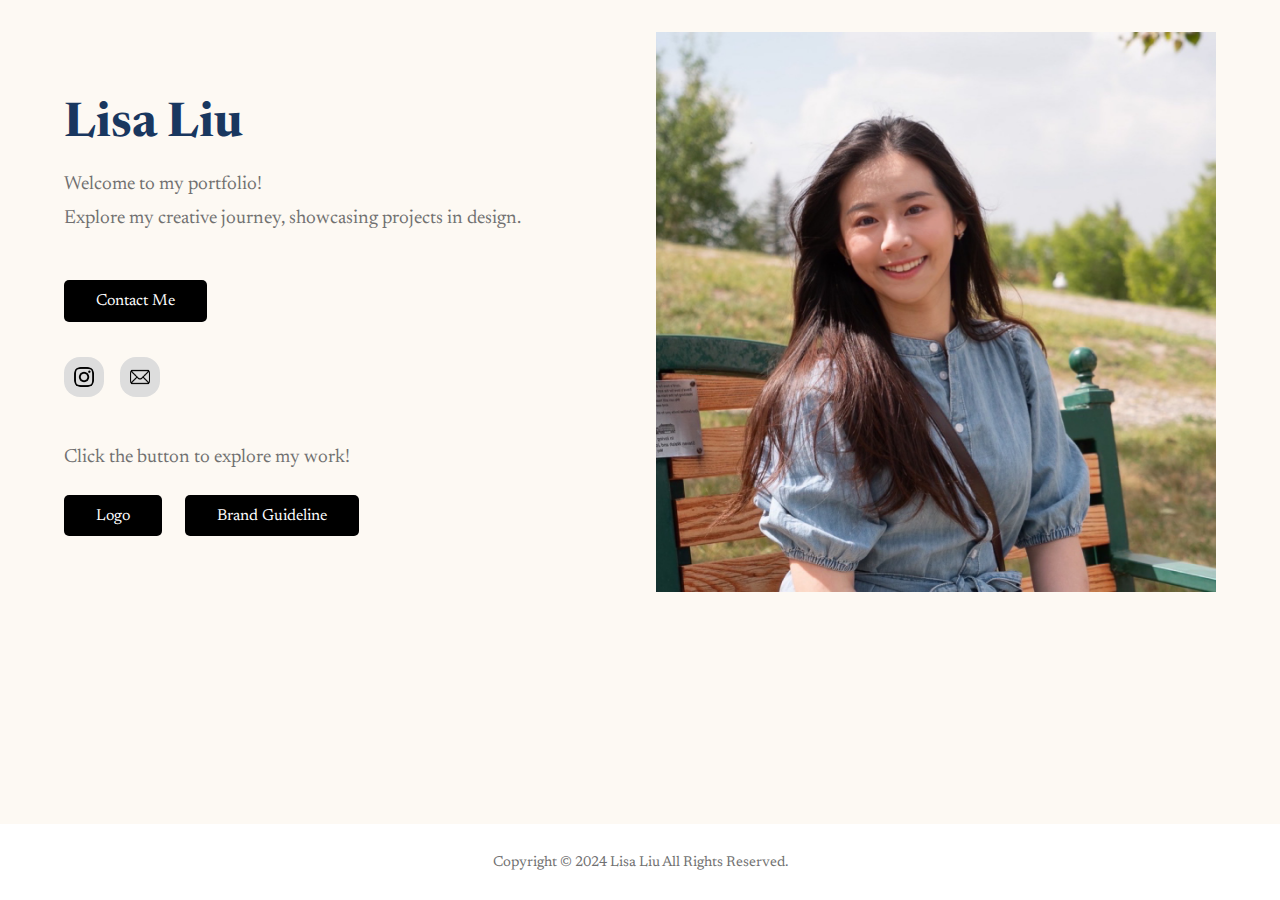
==== index.html @ f16bb763 "Initial commit" ====
<!DOCTYPE html>
<html lang="en">
<head>
    <meta charset="UTF-8">
    <meta name="viewport" content="width=device-width, initial-scale=1.0">
    <title>Lisa Liu Portfolio</title>
    <link rel="stylesheet" href="style.css">
</head>
<body>
    <header>
        <div class="container">
            <div class="left-section">
                <h1>Lisa Liu</h1>
                <p>
                    Welcome to my portfolio! <br>
                    Explore my creative journey, showcasing projects in design.
                </p>
                <a href="contact.html" class="contact-button">Contact Me</a>
                <div class="icons">
                    <a href="https://www.instagram.com/lisaliu1.28/" target="_blank" class="icon">
                        <img src="images/ig.png" alt="Instagram">
                    </a>
                    <a href="mailto:yuchunliu1999@gmail.com" class="icon">
                        <img src="images/mail.png" alt="Email">
                    </a>
                </div>
                <div class="work-buttons">
                    <p>Click the button to explore my work!</p>
                    <a href="logo.html" class="work-button">Logo</a>
                    <a href="brand-guideline.html" class="work-button">Brand Guideline</a>
                </div>
            </div>
            <div class="right-section">
                <img src="images/photo.png" alt="Lisa Liu's Photo" class="profile-photo">
            </div>
        </div>
    </header>

    <footer>
        <p>Copyright © 2024 Lisa Liu All Rights Reserved.</p>
    </footer>
</body>
</html>
---- style.css ----
@import url('https://fonts.googleapis.com/css2?family=Newsreader:ital,opsz,wght@0,6..72,200..800;1,6..72,200..800&display=swap');

body {
    font-family: Newsreader, sans-serif;
    margin: 0;
    padding: 0;
    height: 100%;
    background-color: #fdf9f3;
    color: #4a4a4a;
    display: flex;
    flex-direction: column;
    min-height: 100vh;
}

header {
    display: flex;
    justify-content: center;
    align-items: center;
    padding: 2rem 0;
    background-color: #fdf9f3;
}

.container {
    display: flex;
    justify-content: space-between;
    align-items: center;
    max-width: 1200px;
    width: 90%;
    gap: 2rem;
}

.left-section {
    flex: 1;
    max-width: 50%;
}

.left-section h1 {
    font-size: 3rem;
    color: #19375f;
    margin-bottom: 1rem;
}

.left-section p {
    font-size: 1.2rem;
    color: #707070;
    line-height: 1.8;
    margin-bottom: 1.5rem;
}

.contact-button {
    display: inline-block;
    margin: 1.2rem 0;
    padding: 0.8rem 2rem;
    background-color: #000;
    color: #fff;
    text-decoration: none;
    font-size: 1rem;
    border-radius: 5px;
    transition: all 0.3s ease;
}

.contact-button:hover {
    background-color: #e6dfd6;
    color: #707070;
}

.icons {
    display: flex;
    gap: 1rem;
    margin-top: 1rem;
}

.icons .icon img {
    width: 20px;
    height: 20px;
    background-color: #dddddd;
    border-radius: 40%;
    padding: 10px;
    transition: transform 0.3s ease;
}

.icons .icon img:hover {
    transform: scale(1.1);
}

.right-section {
    flex: 1;
    max-width: 50%;
    height: auto;
    display: flex;
    align-items: center;
    justify-content: center;
}

.profile-photo {
    width: 100%;
    height: 100%;
    margin: 0;
    padding: 0;
    object-fit: cover; 
}


.work-buttons {
    text-align: left;
    margin-top: 2.5rem;
}

.work-buttons p {
    font-size: 1.2rem;
    color: #707070;
    margin-bottom: 1.2rem;
}

.work-button {
    margin-bottom: 1.2rem;
    margin-right: 1.2rem;
    display: inline-block;
    padding: 0.8rem 2rem;
    background-color: #000;
    color: #fff;
    text-decoration: none;
    font-size: 1.0rem;
    border-radius: 5px;
    transition: all 0.3s ease;
}

.work-button:hover {
    background-color: #e6dfd6;
    color: #707070;
}


footer {
    text-align: center;
    background-color: #fff;
    color: #707070;
    font-size: 0.9rem;
    padding: 1rem;
    margin-top: auto;
}
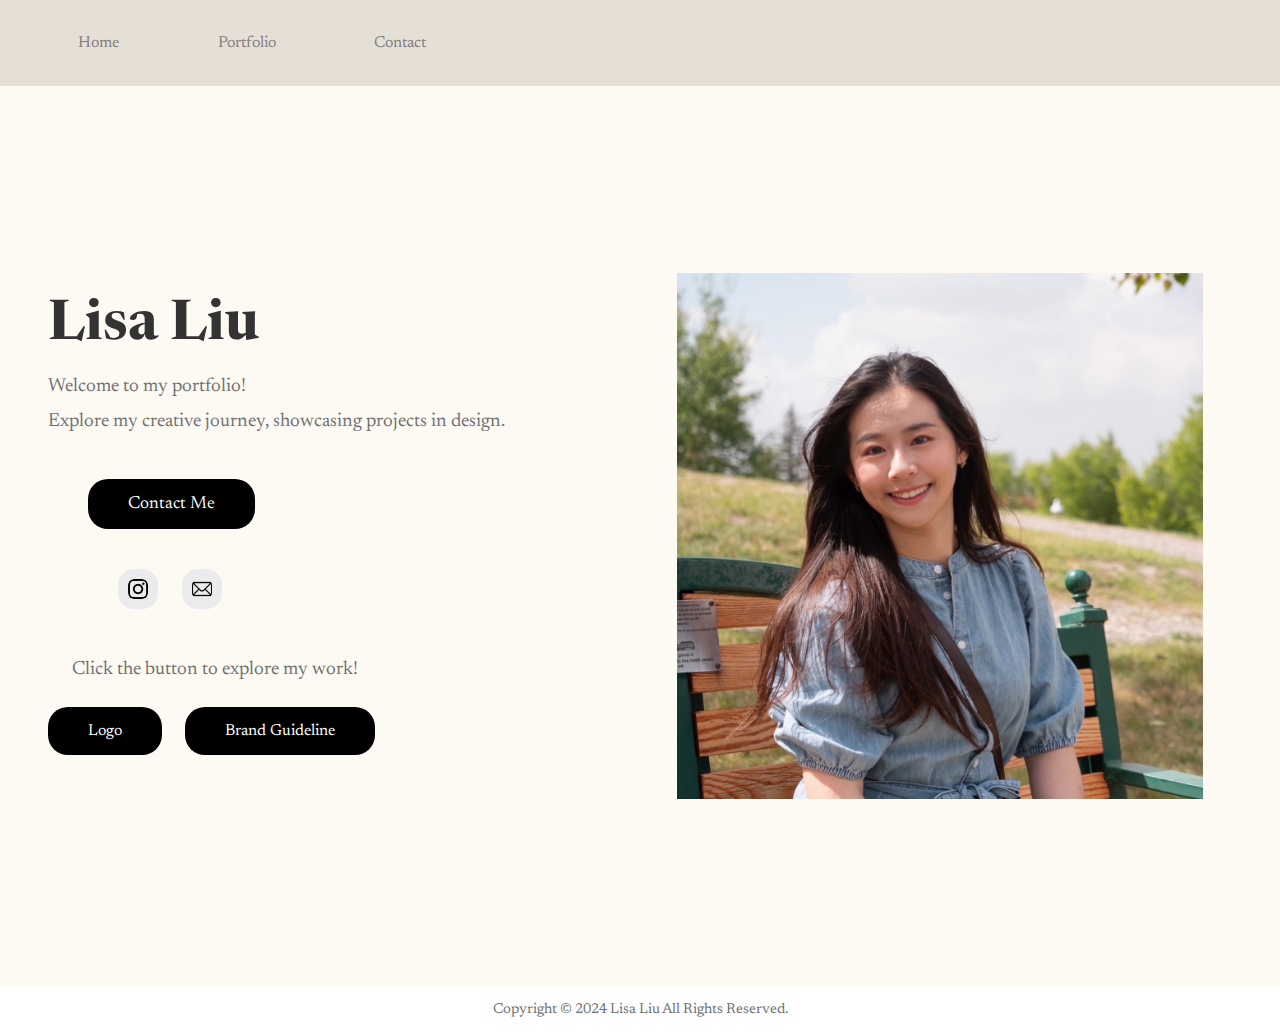
==== commit 7baa1db5: "add pages and images" ====
--- a/index.html
+++ b/index.html
@@ -8,6 +8,16 @@
 </head>
 <body>
     <header>
+        <nav class="top-navigation">
+            <button class="menu-toggle" onclick="toggleMenu()">☰</button>
+            <ul id="nav-links">
+                <li><a href="index.html">Home</a></li>
+                <li><a href="portfolio.html">Portfolio</a></li>
+                <li><a href="contact.html">Contact</a></li>
+            </ul>
+        </nav>
+    </header>
+    <main>
         <div class="container">
             <div class="left-section">
                 <h1>Lisa Liu</h1>
@@ -27,17 +37,18 @@
                 <div class="work-buttons">
                     <p>Click the button to explore my work!</p>
                     <a href="logo.html" class="work-button">Logo</a>
-                    <a href="brand-guideline.html" class="work-button">Brand Guideline</a>
+                    <a href="brandguideline.html" class="work-button">Brand Guideline</a>
                 </div>
             </div>
             <div class="right-section">
                 <img src="images/photo.png" alt="Lisa Liu's Photo" class="profile-photo">
             </div>
         </div>
-    </header>
+    </main>
 
     <footer>
         <p>Copyright © 2024 Lisa Liu All Rights Reserved.</p>
     </footer>
+    <script src="script.js"></script>
 </body>
 </html>
--- a/style.css
+++ b/style.css
@@ -1,32 +1,85 @@
 @import url('https://fonts.googleapis.com/css2?family=Newsreader:ital,opsz,wght@0,6..72,200..800;1,6..72,200..800&display=swap');
 
+* {
+    margin: 0;
+    padding: 0;
+    box-sizing: border-box;
+}
 body {
     font-family: Newsreader, sans-serif;
-    margin: 0;
-    padding: 0;
-    height: 100%;
     background-color: #fdf9f3;
     color: #4a4a4a;
     display: flex;
     flex-direction: column;
     min-height: 100vh;
 }
+/* -------- Header  -------- */
 
 header {
-    display: flex;
-    justify-content: center;
+    background-color: #fdf9f3;
+}
+/* -------- Navigation  -------- */
+
+.top-navigation {
+    background-color: #e6dfd6;
+    padding: 20px;
+}
+.menu-toggle {
+    display: none;
+    font-size: 1.5rem;
+    cursor: pointer;
+    background-color: #e6dfd6; 
+    color: #333;
+    padding: 3px 5px; 
+    border: unset;
+}
+#nav-links {
+    list-style: none;
+    display: flex;
+    gap: 20px;
+}
+
+#nav-links li {
+    display: inline;
+}
+
+#nav-links a {
+    margin-left: 3vw;
+    color: #807d7d;
+    text-decoration: none;
+    transition: all 0.3s ease;
+    display: block;
+    padding: 15px 20px;
+    border-radius: 5px;
+}
+
+#nav-links a:hover {
+    color:#333;
+    border-radius: 5px;
+    background-color: rgba(208, 194, 179, 0.5);
+    transform: scale(1.05);
+
+}
+#nav-links.show {
+    display: block;
+    text-align: center;
+    background-color: #fdf9f3;
+    position: absolute;
+    top: 40px;
+    left: 0;
+    width: 100%;
+    padding: 10px 0;
+    box-shadow: 0 4px 8px rgba(0, 0, 0, 0.1);
+}
+/* -------- Main  -------- */
+
+.container {
+    display: flex;
+    justify-content: space-between;
+    padding: 3rem;
     align-items: center;
-    padding: 2rem 0;
-    background-color: #fdf9f3;
-}
-
-.container {
-    display: flex;
-    justify-content: space-between;
-    align-items: center;
-    max-width: 1200px;
-    width: 90%;
-    gap: 2rem;
+    min-height: 100vh;
+    gap: 1rem;
 }
 
 .left-section {
@@ -36,7 +89,7 @@
 
 .left-section h1 {
     font-size: 3rem;
-    color: #19375f;
+    color: #333;
     margin-bottom: 1rem;
 }
 
@@ -44,18 +97,18 @@
     font-size: 1.2rem;
     color: #707070;
     line-height: 1.8;
-    margin-bottom: 1.5rem;
+    margin-bottom: 2.5rem;
 }
 
 .contact-button {
     display: inline-block;
-    margin: 1.2rem 0;
-    padding: 0.8rem 2rem;
+    margin-left: 2.5rem;
+    padding: 1rem;
     background-color: #000;
     color: #fff;
     text-decoration: none;
     font-size: 1rem;
-    border-radius: 5px;
+    border-radius: 20px;
     transition: all 0.3s ease;
 }
 
@@ -66,14 +119,14 @@
 
 .icons {
     display: flex;
-    gap: 1rem;
-    margin-top: 1rem;
+    gap: 1.5rem;
+    margin: 40px 70px;
 }
 
 .icons .icon img {
-    width: 20px;
-    height: 20px;
-    background-color: #dddddd;
+    width: 40px;
+    height: auto;
+    background-color: #ebebeb;
     border-radius: 40%;
     padding: 10px;
     transition: transform 0.3s ease;
@@ -86,20 +139,14 @@
 .right-section {
     flex: 1;
     max-width: 50%;
-    height: auto;
     display: flex;
     align-items: center;
     justify-content: center;
 }
 
 .profile-photo {
-    width: 100%;
-    height: 100%;
-    margin: 0;
-    padding: 0;
-    object-fit: cover; 
-}
-
+    width: 90%;
+}
 
 .work-buttons {
     text-align: left;
@@ -109,7 +156,7 @@
 .work-buttons p {
     font-size: 1.2rem;
     color: #707070;
-    margin-bottom: 1.2rem;
+    margin: 0 1.2rem  1.2rem 1.5rem 
 }
 
 .work-button {
@@ -121,8 +168,9 @@
     color: #fff;
     text-decoration: none;
     font-size: 1.0rem;
-    border-radius: 5px;
+    border-radius: 20px;
     transition: all 0.3s ease;
+    width: auto;
 }
 
 .work-button:hover {
@@ -130,12 +178,125 @@
     color: #707070;
 }
 
-
+/* -------- Footer -------- */
 footer {
     text-align: center;
     background-color: #fff;
     color: #707070;
     font-size: 0.9rem;
     padding: 1rem;
+    margin: 0;
     margin-top: auto;
 }
+
+
+
+
+/* ------------ Responsive  ------------- */
+
+/* phone: smax-width 768px */
+@media screen and (max-width: 768px) {
+    .menu-toggle {
+        display: block;
+        }
+    #nav-links {
+            display: none;
+            flex-direction: column;
+            gap: 10px;
+    }
+    #nav-links.show {
+        display: flex; 
+    }
+    .container {
+        flex-direction: column-reverse;
+        align-items: center;
+        gap: 1.5rem;
+    }
+
+    .left-section,
+    .right-section {
+        max-width: 100%;
+        flex: none;
+    }
+
+    .left-section h1 {
+        font-size: 2.4rem;
+        text-align: center;
+    }
+
+    .left-section p {
+        font-size: 1rem;
+        text-align: center;
+    }
+
+    .contact-button {
+        display: block;
+        padding:1rem;
+        width: 30%;
+        margin: 1.0rem auto;
+        text-align: center;
+    }
+
+    .icons {
+        justify-content: center;
+    }
+
+    .profile-photo {
+        max-width: 100%;
+        height: auto;
+    }
+
+    .work-buttons {
+     text-align: center;
+    }
+
+    .work-buttons p {
+        font-size: 1rem;
+        margin-bottom: 2rem;
+    }
+
+    .work-button {
+        display: block;
+        width:70%;
+        padding: 1rem;
+        margin: 1rem auto;
+        flex-direction: row;
+        justify-content: center;
+        align-items: center;
+    
+    }
+}
+/* tablet max 1024px */
+@media screen and (max-width: 1024px) {
+    .container {
+        gap: 1.5rem;
+    }
+
+    .left-section h1 {
+        font-size: 2.8rem;
+    }
+
+    .left-section p {
+        font-size: 1.1rem;
+    }
+}
+
+/* bigger screen max 1200px */
+@media screen and (min-width: 1200px) {
+    .container {
+        max-width: 1400px;
+    }
+
+    .left-section h1 {
+        font-size: 3.5rem;
+    }
+
+    .contact-button {
+        padding: 1rem 2.5rem;
+        font-size: 1.1rem;
+    }
+
+    .work-button {
+        padding: 1rem 2.5rem;
+    }
+}
